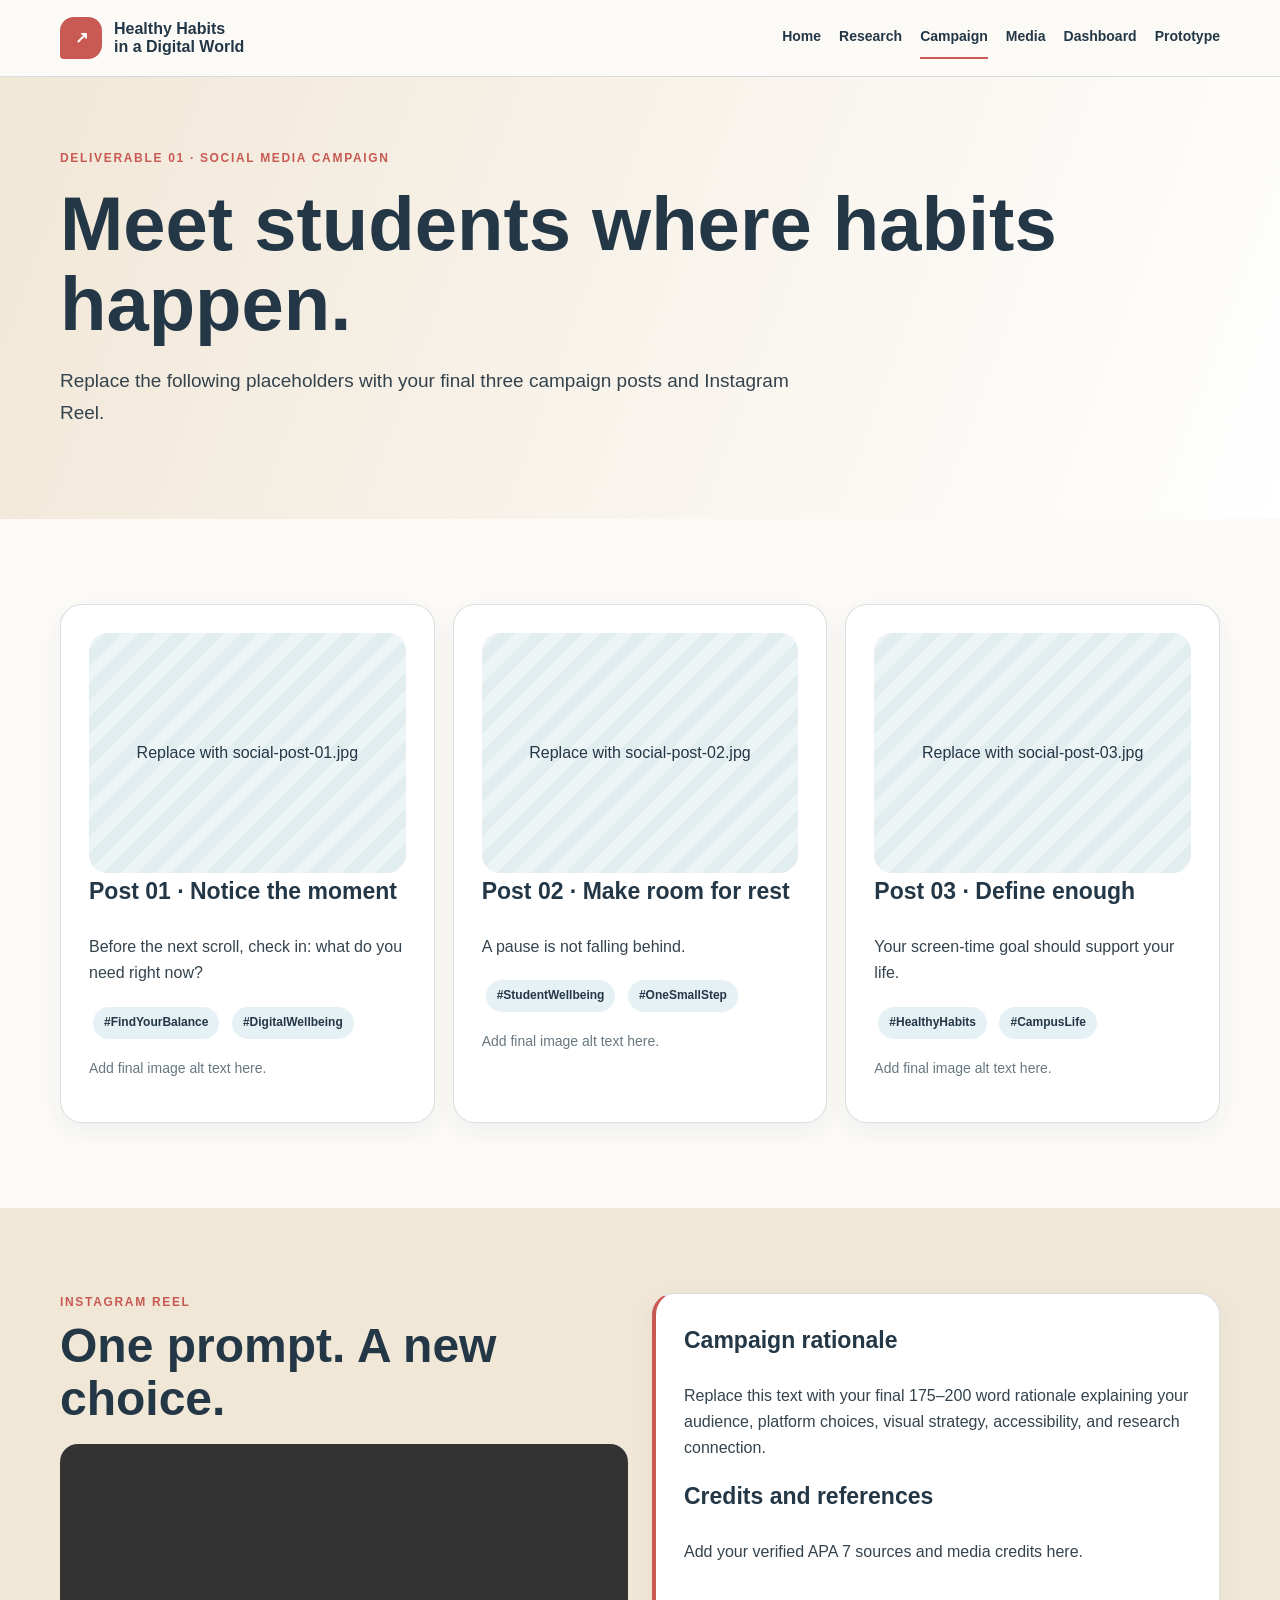
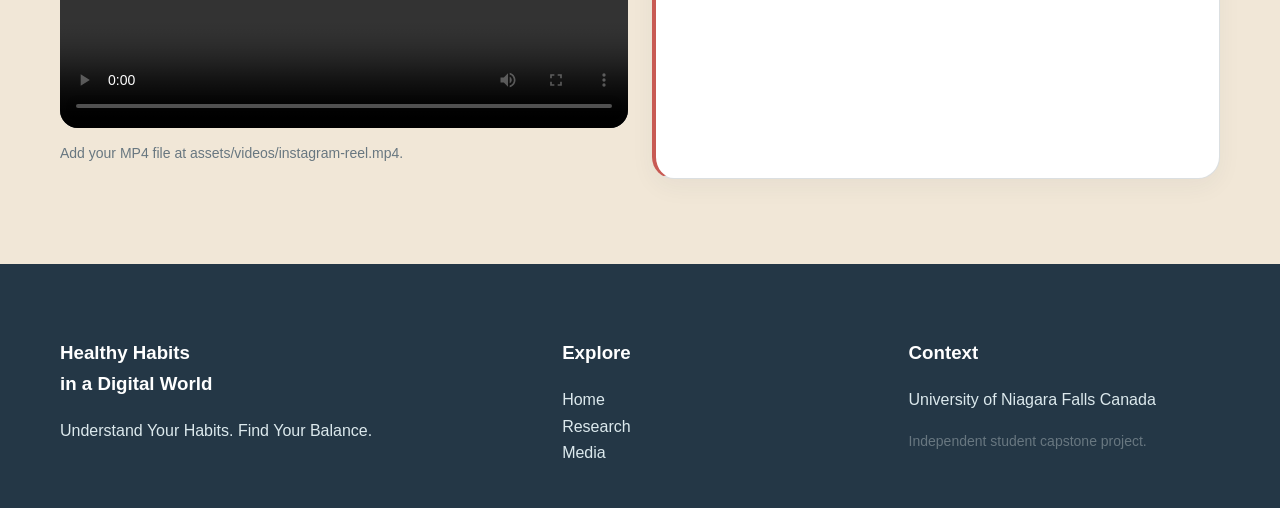
==== campaign.html @ 0bd6a581 "campaign.html" ====
<!DOCTYPE html>
<html lang="en">
<head>
  <meta charset="UTF-8">
  <meta name="viewport" content="width=device-width, initial-scale=1.0">
  <title>Social Media Campaign</title>
  <link rel="stylesheet" href="styles.css">
</head>
<body>

<header class="site-header">
  <div class="container header-content">
    <a href="index.html" class="logo">
      <span class="logo-icon">↗</span>
      <span>Healthy Habits<br>in a Digital World</span>
    </a>

    <button class="menu-button" aria-label="Open navigation menu" aria-expanded="false">
      ☰
    </button>

    <nav class="navigation" aria-label="Main navigation">
      <a href="index.html">Home</a>
      <a href="research.html">Research</a>
      <a class="active" href="campaign.html">Campaign</a>
      <a href="podcast.html">Media</a>
      <a href="dashboard.html">Dashboard</a>
      <a href="tracker.html">Prototype</a>
    </nav>
  </div>
</header>

<main>
  <section class="page-hero">
    <div class="container">
      <div class="eyebrow">Deliverable 01 · Social media campaign</div>
      <h1>Meet students where habits happen.</h1>
      <p>
        Replace the following placeholders with your final three campaign posts
        and Instagram Reel.
      </p>
    </div>
  </section>

  <section class="section">
    <div class="container">
      <div class="gallery">
        <article class="card">
          <div class="media-placeholder">
            Replace with social-post-01.jpg
          </div>
          <h3>Post 01 · Notice the moment</h3>
          <p>Before the next scroll, check in: what do you need right now?</p>
          <span class="tag">#FindYourBalance</span>
          <span class="tag">#DigitalWellbeing</span>
          <p class="muted">Add final image alt text here.</p>
        </article>

        <article class="card">
          <div class="media-placeholder">
            Replace with social-post-02.jpg
          </div>
          <h3>Post 02 · Make room for rest</h3>
          <p>A pause is not falling behind.</p>
          <span class="tag">#StudentWellbeing</span>
          <span class="tag">#OneSmallStep</span>
          <p class="muted">Add final image alt text here.</p>
        </article>

        <article class="card">
          <div class="media-placeholder">
            Replace with social-post-03.jpg
          </div>
          <h3>Post 03 · Define enough</h3>
          <p>Your screen-time goal should support your life.</p>
          <span class="tag">#HealthyHabits</span>
          <span class="tag">#CampusLife</span>
          <p class="muted">Add final image alt text here.</p>
        </article>
      </div>
    </div>
  </section>

  <section class="section section-alt">
    <div class="container two-column">
      <div>
        <div class="eyebrow">Instagram Reel</div>
        <h2>One prompt. A new choice.</h2>

        <video class="media-player" controls>
          <source src="assets/videos/instagram-reel.mp4" type="video/mp4">
          Your browser does not support video playback.
        </video>

        <p class="muted">
          Add your MP4 file at assets/videos/instagram-reel.mp4.
        </p>
      </div>

      <div class="card editable">
        <h3>Campaign rationale</h3>
        <p>
          Replace this text with your final 175–200 word rationale explaining
          your audience, platform choices, visual strategy, accessibility,
          and research connection.
        </p>

        <h3>Credits and references</h3>
        <p>
          Add your verified APA 7 sources and media credits here.
        </p>
      </div>
    </div>
  </section>
</main>

<footer class="footer">
  <div class="container footer-grid">
    <div>
      <h3>Healthy Habits<br>in a Digital World</h3>
      <p>Understand Your Habits. Find Your Balance.</p>
    </div>

    <div>
      <h3>Explore</h3>
      <p>
        <a href="index.html">Home</a><br>
        <a href="research.html">Research</a><br>
        <a href="podcast.html">Media</a>
      </p>
    </div>

    <div>
      <h3>Context</h3>
      <p>University of Niagara Falls Canada</p>
      <p class="muted">Independent student capstone project.</p>
    </div>
  </div>
</footer>

<button class="scroll-top" aria-label="Scroll to top">↑</button>

<script src="config.js"></script>
<script src="script.js"></script>
</body>
</html>
---- styles.css ----
:root {
  --cream: #f1e7d7;
  --blue: #91b5c9;
  --navy: #243746;
  --red: #c85a53;
  --white: #ffffff;
  --text: #34434d;
  --border: rgba(36, 55, 70, 0.16);
  --shadow: 0 14px 35px rgba(36, 55, 70, 0.12);
  --radius: 22px;
}

* {
  box-sizing: border-box;
}

html {
  scroll-behavior: smooth;
}

body {
  margin: 0;
  color: var(--text);
  background: #fbfaf7;
  font-family: Arial, Helvetica, sans-serif;
  line-height: 1.65;
}

img,
video,
iframe {
  display: block;
  max-width: 100%;
}

a {
  color: inherit;
}

.container {
  width: min(1160px, calc(100% - 36px));
  margin: 0 auto;
}

.site-header {
  position: sticky;
  top: 0;
  z-index: 100;
  background: rgba(251, 250, 247, 0.96);
  border-bottom: 1px solid var(--border);
  backdrop-filter: blur(12px);
}

.header-content {
  min-height: 76px;
  display: flex;
  align-items: center;
  justify-content: space-between;
  gap: 24px;
}

.logo {
  display: flex;
  align-items: center;
  gap: 12px;
  color: var(--navy);
  text-decoration: none;
  font-weight: bold;
  line-height: 1.1;
}

.logo-icon {
  width: 42px;
  height: 42px;
  display: grid;
  place-items: center;
  color: var(--white);
  background: var(--red);
  border-radius: 14px 14px 14px 4px;
}

.navigation {
  display: flex;
  align-items: center;
  gap: 18px;
}

.navigation a {
  padding: 8px 0;
  color: var(--navy);
  text-decoration: none;
  font-size: 14px;
  font-weight: bold;
  border-bottom: 2px solid transparent;
}

.navigation a:hover,
.navigation a.active {
  border-bottom-color: var(--red);
}

.menu-button {
  display: none;
  border: 0;
  color: var(--navy);
  background: transparent;
  font-size: 28px;
  cursor: pointer;
}

.hero {
  padding: 100px 0 82px;
  background:
    radial-gradient(circle at 85% 18%, rgba(145, 181, 201, 0.55), transparent 30%),
    linear-gradient(130deg, var(--cream), var(--white));
}

.hero-grid {
  display: grid;
  grid-template-columns: 1fr 1fr;
  align-items: center;
  gap: 65px;
}

.hero h1,
.page-hero h1 {
  margin: 15px 0 22px;
  color: var(--navy);
  font-size: clamp(42px, 6vw, 76px);
  line-height: 1.05;
}

.hero-text {
  font-size: 19px;
  max-width: 650px;
}

.eyebrow {
  color: var(--red);
  font-size: 12px;
  font-weight: bold;
  letter-spacing: 0.14em;
  text-transform: uppercase;
}

.hero-art {
  min-height: 380px;
  display: flex;
  align-items: end;
  padding: 28px;
  position: relative;
  overflow: hidden;
  border-radius: 36px 36px 36px 8px;
  background: linear-gradient(145deg, #345c6e, var(--blue));
  box-shadow: var(--shadow);
}

.hero-art::before,
.hero-art::after {
  content: "";
  position: absolute;
  border: 1px solid rgba(255, 255, 255, 0.4);
  border-radius: 50%;
}

.hero-art::before {
  width: 280px;
  height: 280px;
  top: -80px;
  right: -60px;
}

.hero-art::after {
  width: 180px;
  height: 180px;
  top: 50px;
  left: 40px;
}

.hero-note {
  position: relative;
  z-index: 1;
  max-width: 280px;
  padding: 22px;
  color: var(--navy);
  background: rgba(255, 255, 255, 0.92);
  border-radius: 18px;
  font-size: 24px;
  font-weight: bold;
}

.button {
  display: inline-flex;
  align-items: center;
  justify-content: center;
  margin: 8px 8px 8px 0;
  padding: 12px 20px;
  border: 1px solid var(--navy);
  border-radius: 999px;
  color: var(--navy);
  background: transparent;
  text-decoration: none;
  font-weight: bold;
  cursor: pointer;
  transition: transform 0.2s ease, background 0.2s ease;
}

.button:hover {
  transform: translateY(-2px);
}

.button-primary {
  color: var(--white);
  background: var(--navy);
}

.button-red {
  color: var(--white);
  background: var(--red);
  border-color: var(--red);
}

.section {
  padding: 85px 0;
}

.section-alt {
  background: var(--cream);
}

.section-heading {
  margin-bottom: 32px;
}

.section-heading h2,
.section h2 {
  margin: 8px 0 18px;
  color: var(--navy);
  font-size: clamp(32px, 4vw, 48px);
  line-height: 1.1;
}

.cards,
.deliverables,
.gallery,
.three-column {
  display: grid;
  gap: 18px;
}

.cards,
.three-column {
  grid-template-columns: repeat(3, 1fr);
}

.deliverables {
  grid-template-columns: repeat(3, 1fr);
}

.gallery {
  grid-template-columns: repeat(3, 1fr);
}

.card {
  padding: 28px;
  border: 1px solid var(--border);
  border-radius: var(--radius);
  background: var(--white);
  box-shadow: 0 8px 25px rgba(36, 55, 70, 0.05);
}

.card h3 {
  margin-top: 0;
  color: var(--navy);
  font-size: 23px;
}

.icon {
  width: 44px;
  height: 44px;
  display: grid;
  place-items: center;
  margin-bottom: 20px;
  border-radius: 14px;
  color: var(--red);
  background: var(--cream);
  font-size: 22px;
}

.deliverable {
  min-height: 190px;
  display: flex;
  flex-direction: column;
  justify-content: space-between;
  padding: 25px;
  color: var(--white);
  background: var(--navy);
  border-radius: var(--radius);
  text-decoration: none;
  transition: transform 0.2s ease;
}

.deliverable:hover {
  transform: translateY(-5px);
}

.deliverable h3 {
  color: var(--white);
}

.deliverable small {
  color: #d4e2e7;
}

.number {
  color: var(--red);
  font-weight: bold;
  font-size: 13px;
}

.page-hero {
  padding: 72px 0;
  background: linear-gradient(110deg, var(--cream), var(--white));
}

.page-hero p {
  max-width: 740px;
  font-size: 19px;
}

.two-column {
  display: grid;
  grid-template-columns: 1fr 1fr;
  gap: 24px;
}

.callout {
  padding: 30px;
  color: var(--white);
  background: var(--navy);
  border-radius: var(--radius);
}

.callout h3 {
  color: var(--white);
}

.media-placeholder {
  min-height: 240px;
  display: grid;
  place-items: center;
  padding: 25px;
  text-align: center;
  border-radius: 18px;
  color: var(--navy);
  background: repeating-linear-gradient(
    135deg,
    #edf4f6,
    #edf4f6 12px,
    #e2edf0 12px,
    #e2edf0 24px
  );
}

.media-player {
  width: 100%;
  border-radius: 18px;
  background: #d9e7eb;
}

.embed {
  width: 100%;
  min-height: 500px;
  border: 0;
  border-radius: 18px;
  background: #e9f0f2;
}

.tag {
  display: inline-block;
  margin: 4px;
  padding: 6px 11px;
  color: var(--navy);
  background: #e6f1f5;
  border-radius: 999px;
  font-size: 12px;
  font-weight: bold;
}

.habit-list {
  display: grid;
  gap: 12px;
}

.habit {
  display: flex;
  gap: 16px;
  padding: 18px;
  border: 1px solid var(--border);
  border-radius: 16px;
  background: var(--white);
}

.habit strong {
  color: var(--red);
}

details {
  padding: 18px 0;
  border-top: 1px solid var(--border);
}

summary {
  color: var(--navy);
  cursor: pointer;
  font-weight: bold;
}

.editable {
  border-left: 4px solid var(--red);
}

.muted {
  color: #687780;
  font-size: 14px;
}

.footer {
  padding: 55px 0 25px;
  color: #dce9ed;
  background: var(--navy);
}

.footer-grid {
  display: grid;
  grid-template-columns: 1.5fr 1fr 1fr;
  gap: 35px;
}

.footer h3 {
  color: var(--white);
}

.footer a {
  color: #dce9ed;
  text-decoration: none;
}

.footer a:hover {
  color: var(--white);
}

.footer-bottom {
  display: flex;
  justify-content: space-between;
  gap: 15px;
  margin-top: 35px;
  padding-top: 18px;
  border-top: 1px solid rgba(255, 255, 255, 0.2);
  font-size: 13px;
}

.scroll-top {
  position: fixed;
  right: 22px;
  bottom: 22px;
  display: none;
  width: 45px;
  height: 45px;
  border: 0;
  border-radius: 50%;
  color: var(--white);
  background: var(--red);
  cursor: pointer;
}

.scroll-top.visible {
  display: block;
}

:focus-visible {
  outline: 3px solid var(--red);
  outline-offset: 4px;
}

@media (max-width: 850px) {
  .menu-button {
    display: block;
  }

  .navigation {
    display: none;
    position: absolute;
    top: 72px;
    left: 18px;
    right: 18px;
    flex-direction: column;
    align-items: stretch;
    padding: 18px;
    background: var(--white);
    border: 1px solid var(--border);
    border-radius: 18px;
    box-shadow: var(--shadow);
  }

  .navigation.open {
    display: flex;
  }

  .hero-grid,
  .two-column {
    grid-template-columns: 1fr;
  }

  .cards,
  .three-column,
  .gallery,
  .deliverables {
    grid-template-columns: 1fr 1fr;
  }

  .footer-grid {
    grid-template-columns: 1fr 1fr;
  }
}

@media (max-width: 560px) {
  .container {
    width: min(100% - 28px, 1160px);
  }

  .hero {
    padding: 60px 0;
  }

  .section {
    padding: 60px 0;
  }

  .cards,
  .three-column,
  .gallery,
  .deliverables,
  .footer-grid {
    grid-template-columns: 1fr;
  }

  .hero-art {
    min-height: 270px;
  }

  .footer-bottom {
    display: block;
  }

  .footer-bottom span {
    display: block;
    margin-top: 8px;
  }
}

@media (prefers-reduced-motion: reduce) {
  html {
    scroll-behavior: auto;
  }

  *,
  *::before,
  *::after {
    transition: none !important;
  }
}
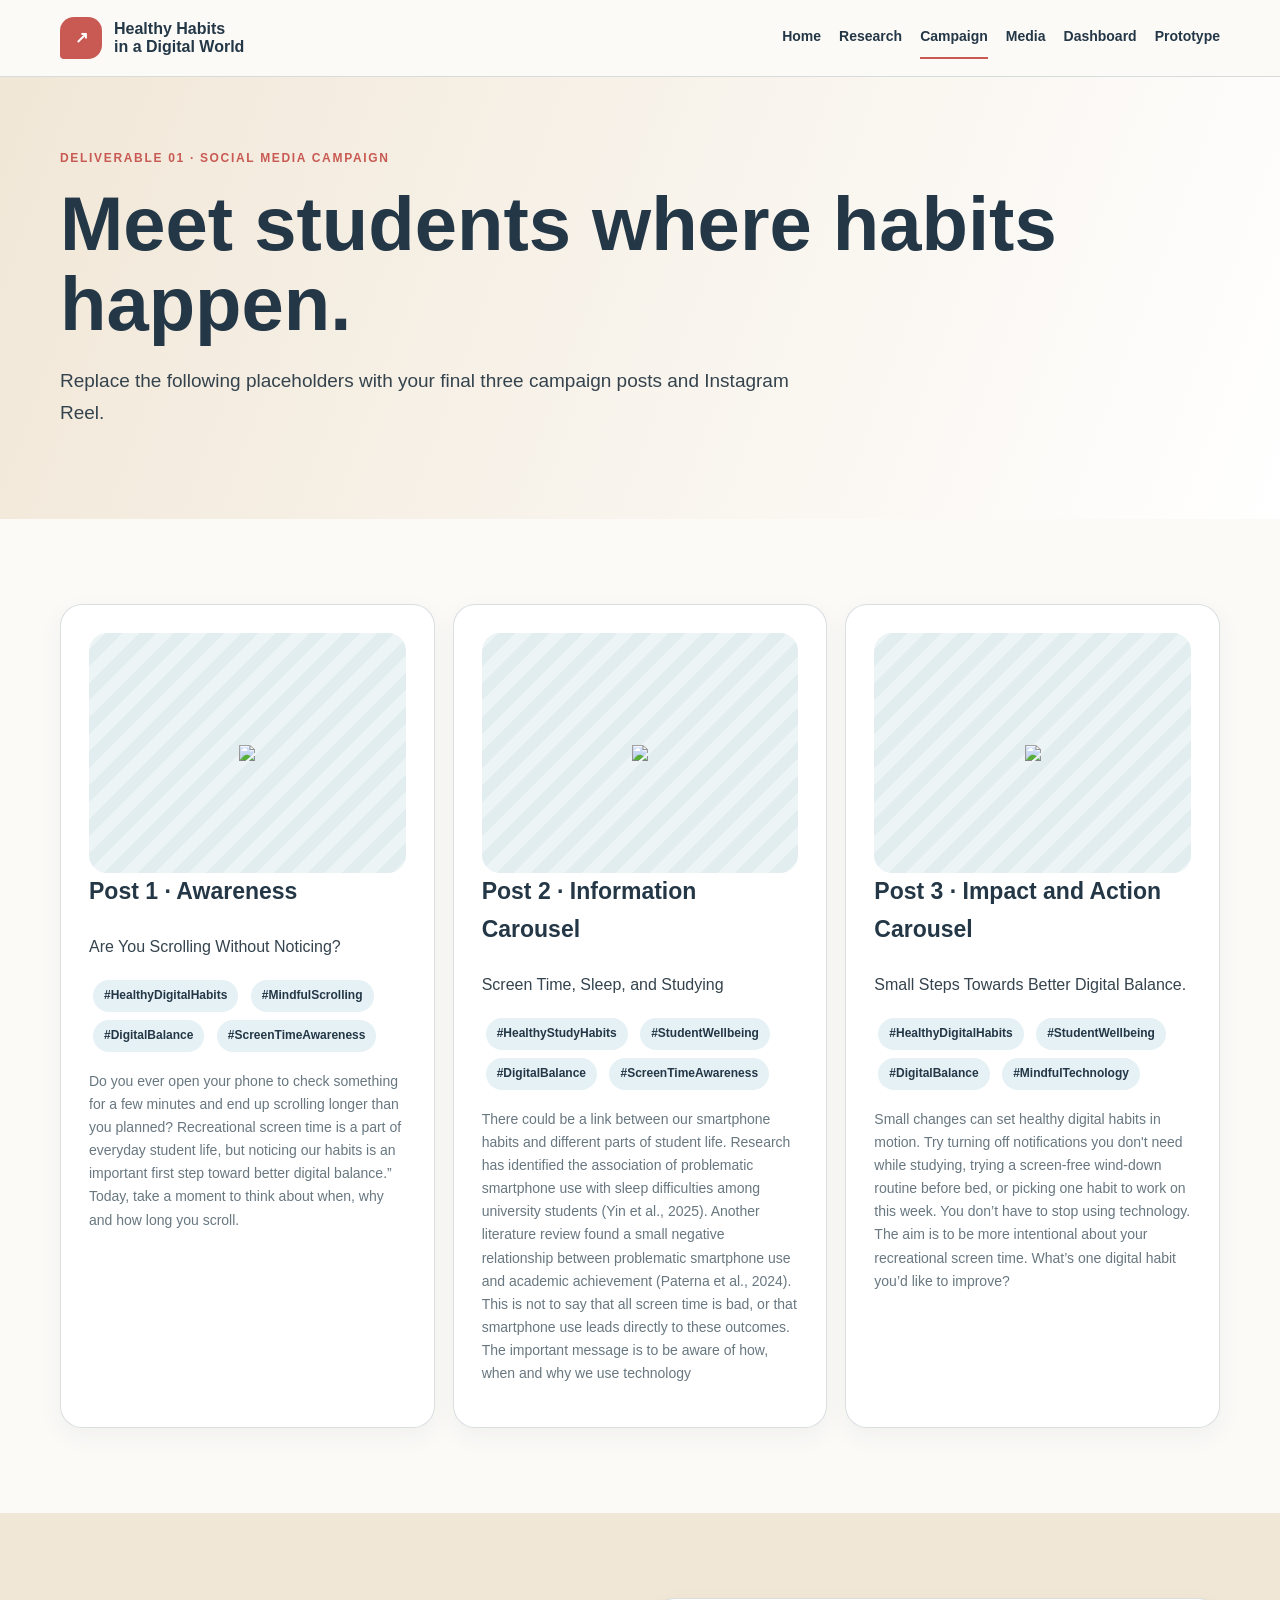
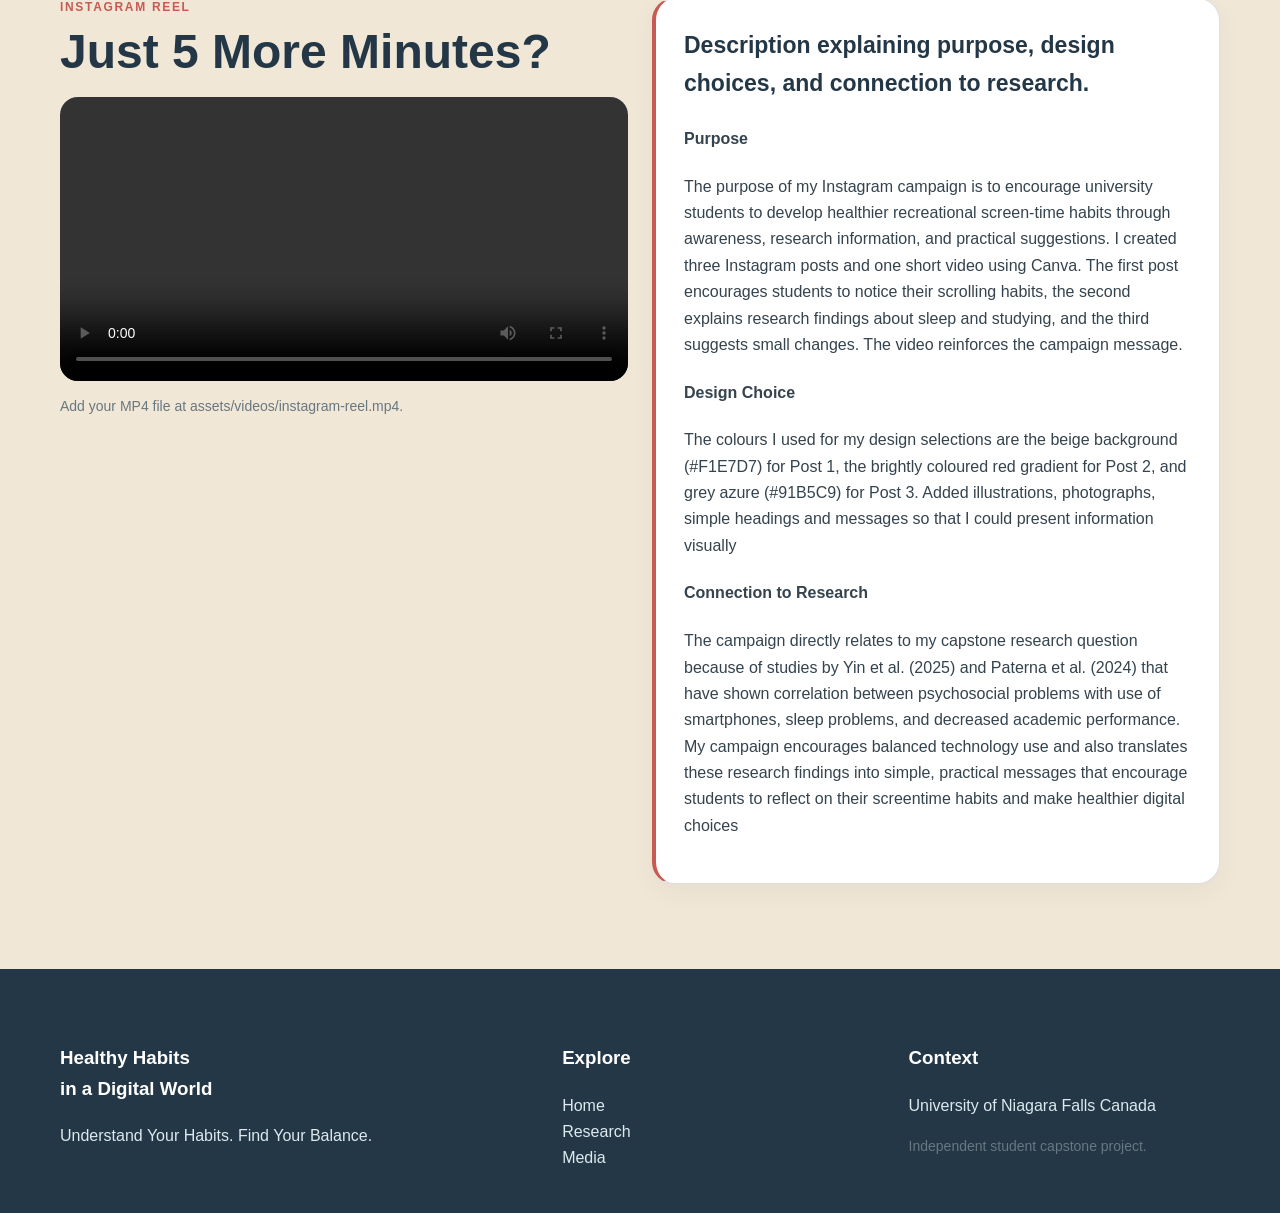
==== commit ca4adceb: "Update campaign.html" ====
--- a/campaign.html
+++ b/campaign.html
@@ -47,35 +47,53 @@
       <div class="gallery">
         <article class="card">
           <div class="media-placeholder">
-            Replace with social-post-01.jpg
+            <img src="campaign post 1.pdf">
           </div>
-          <h3>Post 01 · Notice the moment</h3>
-          <p>Before the next scroll, check in: what do you need right now?</p>
-          <span class="tag">#FindYourBalance</span>
-          <span class="tag">#DigitalWellbeing</span>
-          <p class="muted">Add final image alt text here.</p>
+          <h3>Post 1 · Awareness</h3>
+          <p>Are You Scrolling Without Noticing?</p>
+          <span class="tag">#HealthyDigitalHabits </span>
+          <span class="tag">#MindfulScrolling </span>
+           <span class="tag">#DigitalBalance  </span>
+          <span class="tag">#ScreenTimeAwareness  </span>
+          <p class="muted">Do you ever open your phone to check something for a few minutes and end up scrolling longer than you planned?
+Recreational screen time is a part of everyday student life, but noticing our habits is an important first step toward better digital balance.”
+Today, take a moment to think about when, why and how long you scroll.
+</p>
         </article>
 
         <article class="card">
           <div class="media-placeholder">
-            Replace with social-post-02.jpg
+            <img src="campaign post 2.pdf">
           </div>
-          <h3>Post 02 · Make room for rest</h3>
-          <p>A pause is not falling behind.</p>
-          <span class="tag">#StudentWellbeing</span>
-          <span class="tag">#OneSmallStep</span>
-          <p class="muted">Add final image alt text here.</p>
+          <h3>Post 2 · Information Carousel</h3>
+          <p>Screen Time, Sleep, and Studying</p>
+          <span class="tag">#HealthyStudyHabits  </span>
+          <span class="tag">#StudentWellbeing  </span>
+           <span class="tag">#DigitalBalance  </span>
+          <span class="tag">#ScreenTimeAwareness  </span>
+          <p class="muted">There could be a link between our smartphone habits and different parts of student life. 
+Research has identified the association of problematic smartphone use with sleep difficulties among university students (Yin et al., 2025). 
+Another literature review found a small negative relationship between problematic smartphone use and academic achievement (Paterna et al., 2024). 
+This is not to say that all screen time is bad, or that smartphone use leads directly to these outcomes. 
+The important message is to be aware of how, when and why we use technology
+</p>
         </article>
 
         <article class="card">
           <div class="media-placeholder">
-            Replace with social-post-03.jpg
+            <img src="campaign post 3.pdf">
           </div>
-          <h3>Post 03 · Define enough</h3>
-          <p>Your screen-time goal should support your life.</p>
-          <span class="tag">#HealthyHabits</span>
-          <span class="tag">#CampusLife</span>
-          <p class="muted">Add final image alt text here.</p>
+          <h3>Post 3 · Impact and Action Carousel</h3>
+          <p>Small Steps Towards Better Digital Balance.</p>
+         <span class="tag">#HealthyDigitalHabits   </span>
+          <span class="tag">#StudentWellbeing  </span>
+           <span class="tag">#DigitalBalance  </span>
+          <span class="tag">#MindfulTechnology   </span>
+          <p class="muted">Small changes can set healthy digital habits in motion. 
+Try turning off notifications you don't need while studying, trying a screen-free wind-down routine before bed, or picking one habit to work on this week. 
+You don’t have to stop using technology. The aim is to be more intentional about your recreational screen time. 
+What’s one digital habit you’d like to improve?
+</p>
         </article>
       </div>
     </div>
@@ -85,10 +103,10 @@
     <div class="container two-column">
       <div>
         <div class="eyebrow">Instagram Reel</div>
-        <h2>One prompt. A new choice.</h2>
+        <h2>Just 5 More Minutes?</h2>
 
         <video class="media-player" controls>
-          <source src="assets/videos/instagram-reel.mp4" type="video/mp4">
+          <source src="reel1.mp4" type="video/mp4">
           Your browser does not support video playback.
         </video>
 
@@ -98,16 +116,34 @@
       </div>
 
       <div class="card editable">
-        <h3>Campaign rationale</h3>
+        <h3>Description explaining purpose, design choices, and
+connection to research.</h3>
+        <h4>Purpose</h4>
         <p>
-          Replace this text with your final 175–200 word rationale explaining
-          your audience, platform choices, visual strategy, accessibility,
-          and research connection.
+          The purpose of my Instagram campaign is to encourage university students to develop
+healthier recreational screen-time habits through awareness, research information, and
+practical suggestions. I created three Instagram posts and one short video using Canva. The
+first post encourages students to notice their scrolling habits, the second explains research
+findings about sleep and studying, and the third suggests small changes. The video
+reinforces the campaign message.
         </p>
 
-        <h3>Credits and references</h3>
+        <h4>Design Choice
+</h4>
         <p>
-          Add your verified APA 7 sources and media credits here.
+          The colours I used for my design selections are the beige background (#F1E7D7) for Post 1,
+the brightly coloured red gradient for Post 2, and grey azure (#91B5C9) for Post 3. Added
+illustrations, photographs, simple headings and messages so that I could present
+information visually
+        </p>
+        <h4>Connection to Research
+</h4>
+        <p>
+          The campaign directly relates to my capstone research question because of studies by Yin et
+al. (2025) and Paterna et al. (2024) that have shown correlation between psychosocial
+problems with use of smartphones, sleep problems, and decreased academic performance.
+My campaign encourages balanced technology use and also translates these research
+findings into simple, practical messages that encourage students to reflect on their screentime habits and make healthier digital choices
         </p>
       </div>
     </div>
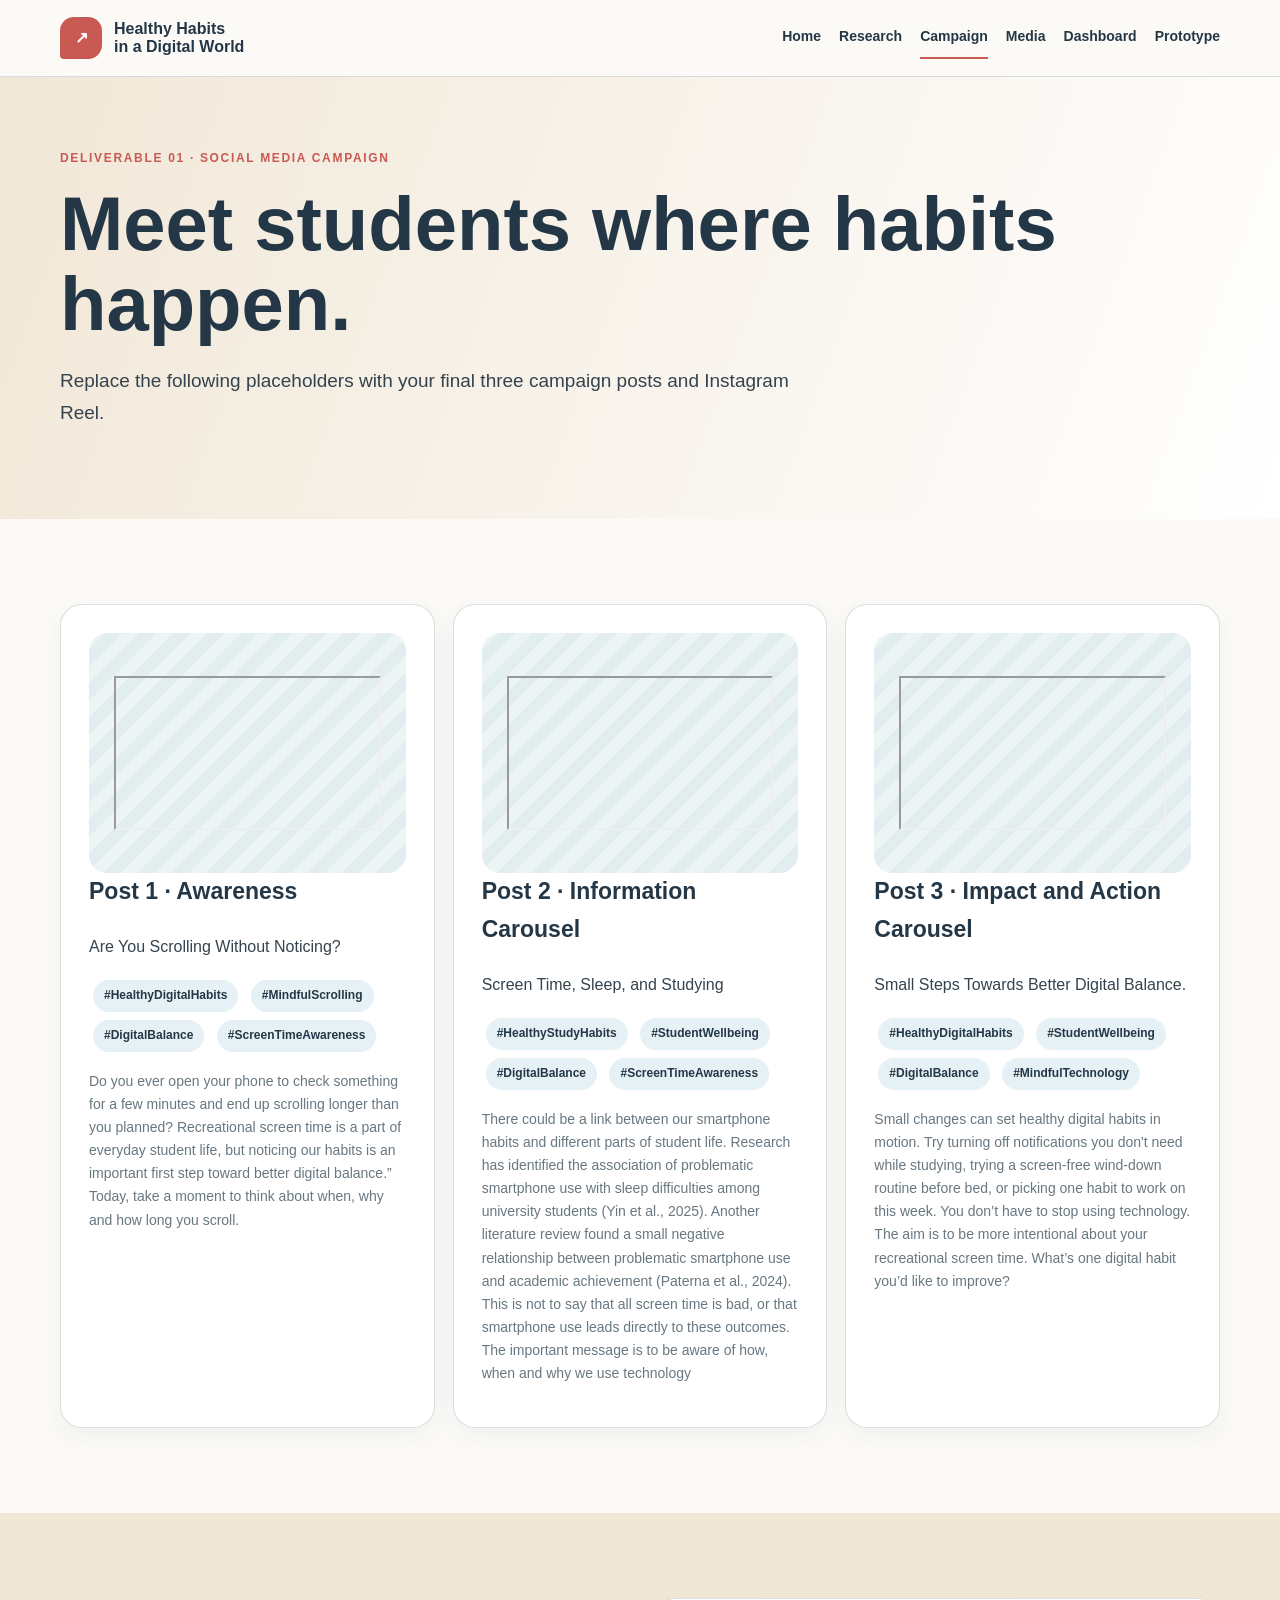
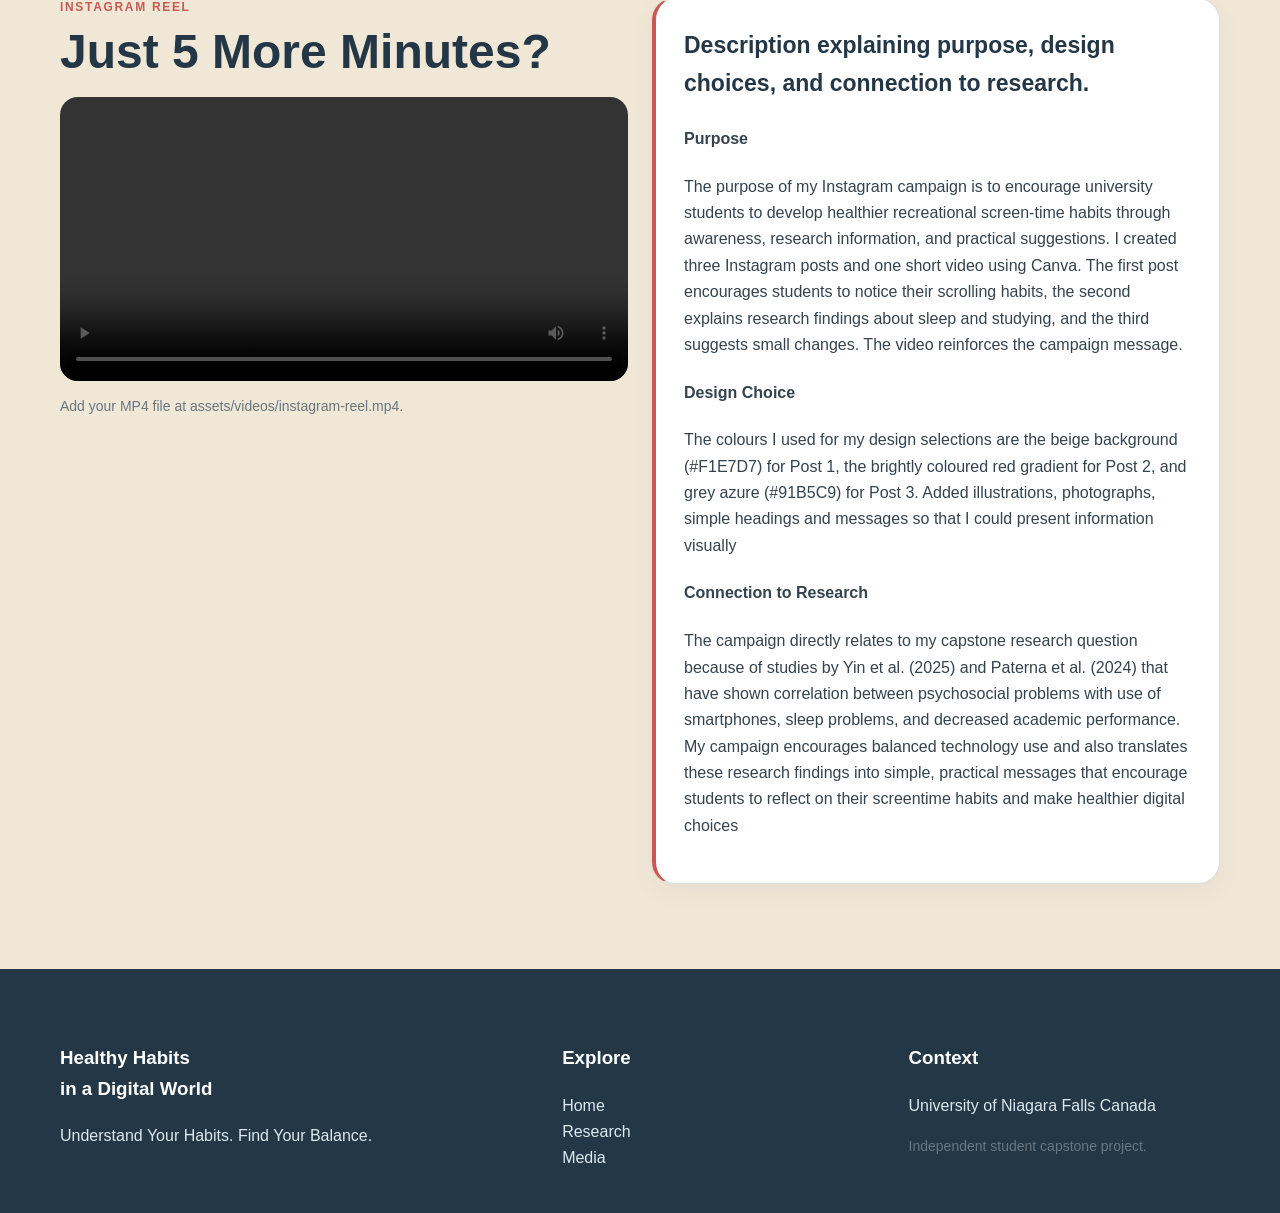
==== commit 78d34fe8: "Update campaign.html" ====
--- a/campaign.html
+++ b/campaign.html
@@ -47,7 +47,8 @@
       <div class="gallery">
         <article class="card">
           <div class="media-placeholder">
-            <img src="campaign post 1.pdf">
+            <iframe src="campaign post 1.pdf">
+            </iframe>
           </div>
           <h3>Post 1 · Awareness</h3>
           <p>Are You Scrolling Without Noticing?</p>
@@ -63,7 +64,8 @@
 
         <article class="card">
           <div class="media-placeholder">
-            <img src="campaign post 2.pdf">
+            <iframe src="campaign post 2.pdf">
+            </iframe>
           </div>
           <h3>Post 2 · Information Carousel</h3>
           <p>Screen Time, Sleep, and Studying</p>
@@ -81,7 +83,8 @@
 
         <article class="card">
           <div class="media-placeholder">
-            <img src="campaign post 3.pdf">
+            <iframe src="campaign post 3.pdf">
+            </iframe>
           </div>
           <h3>Post 3 · Impact and Action Carousel</h3>
           <p>Small Steps Towards Better Digital Balance.</p>
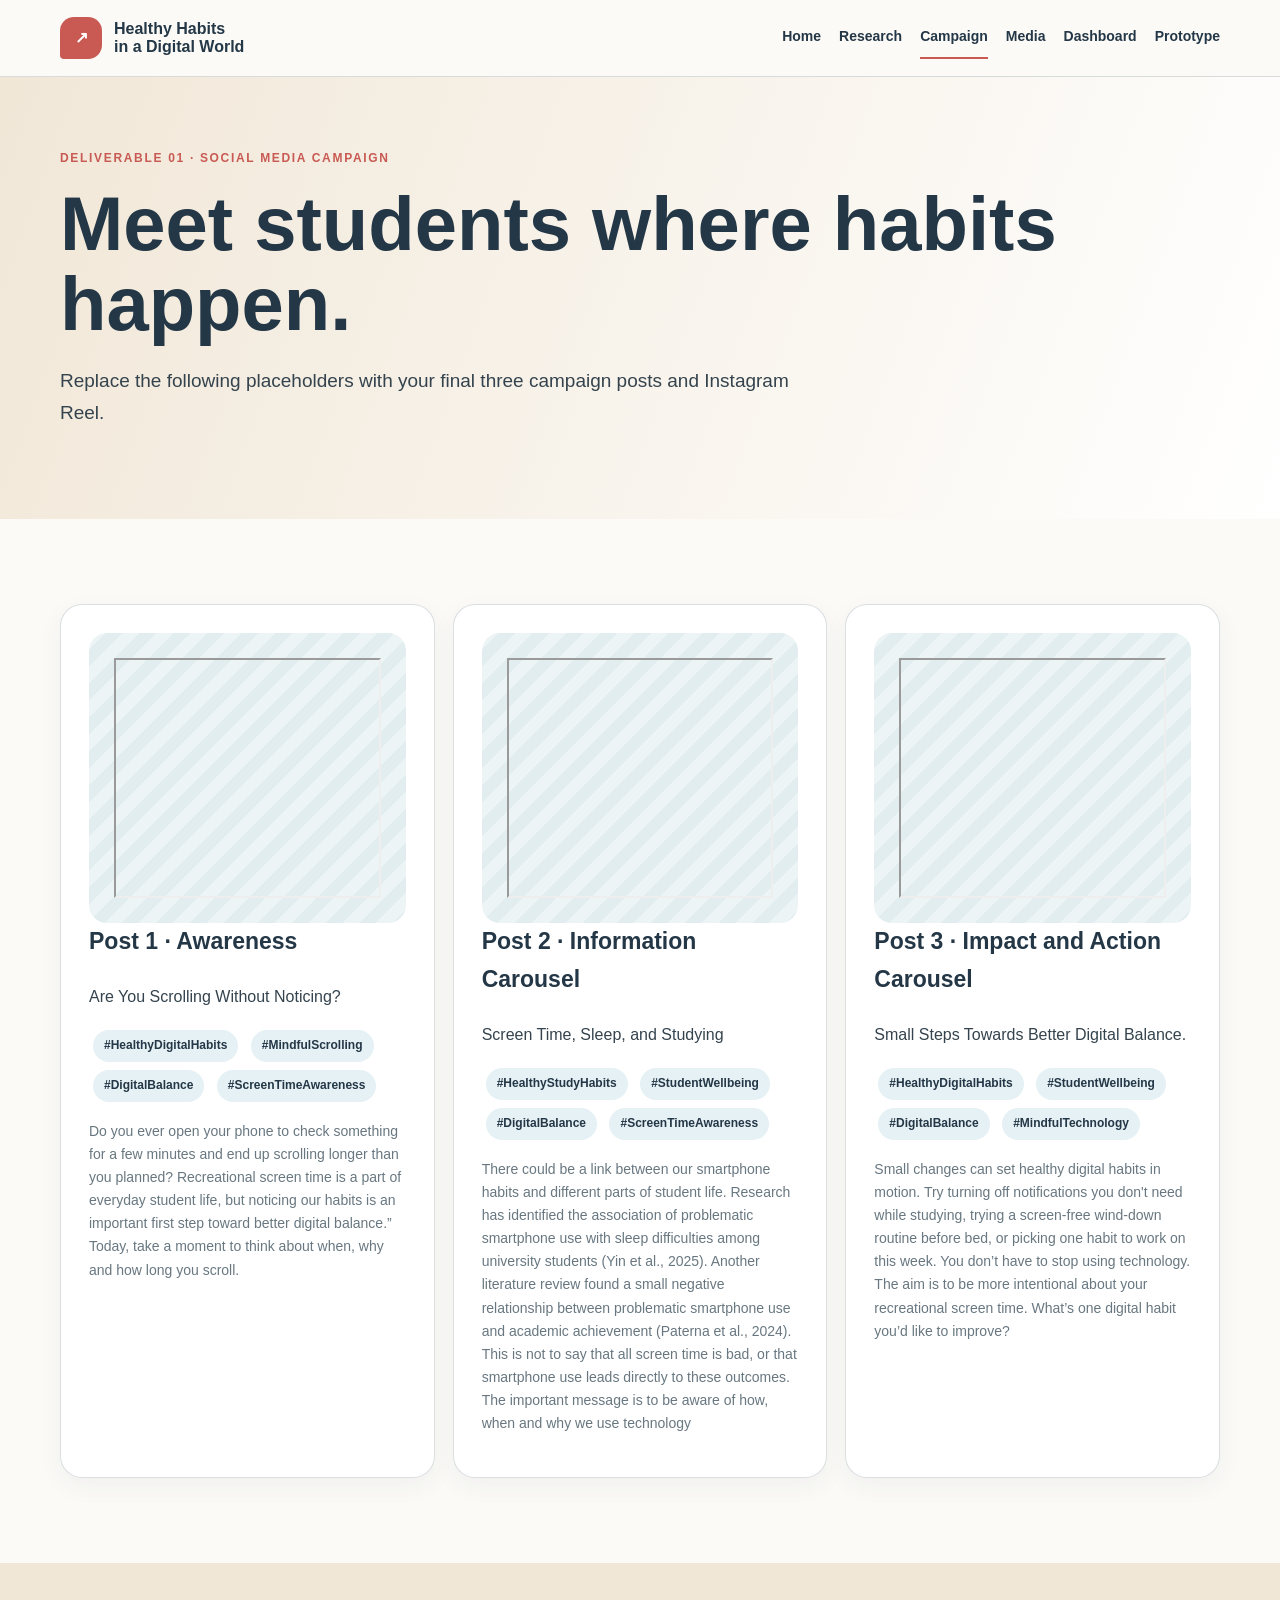
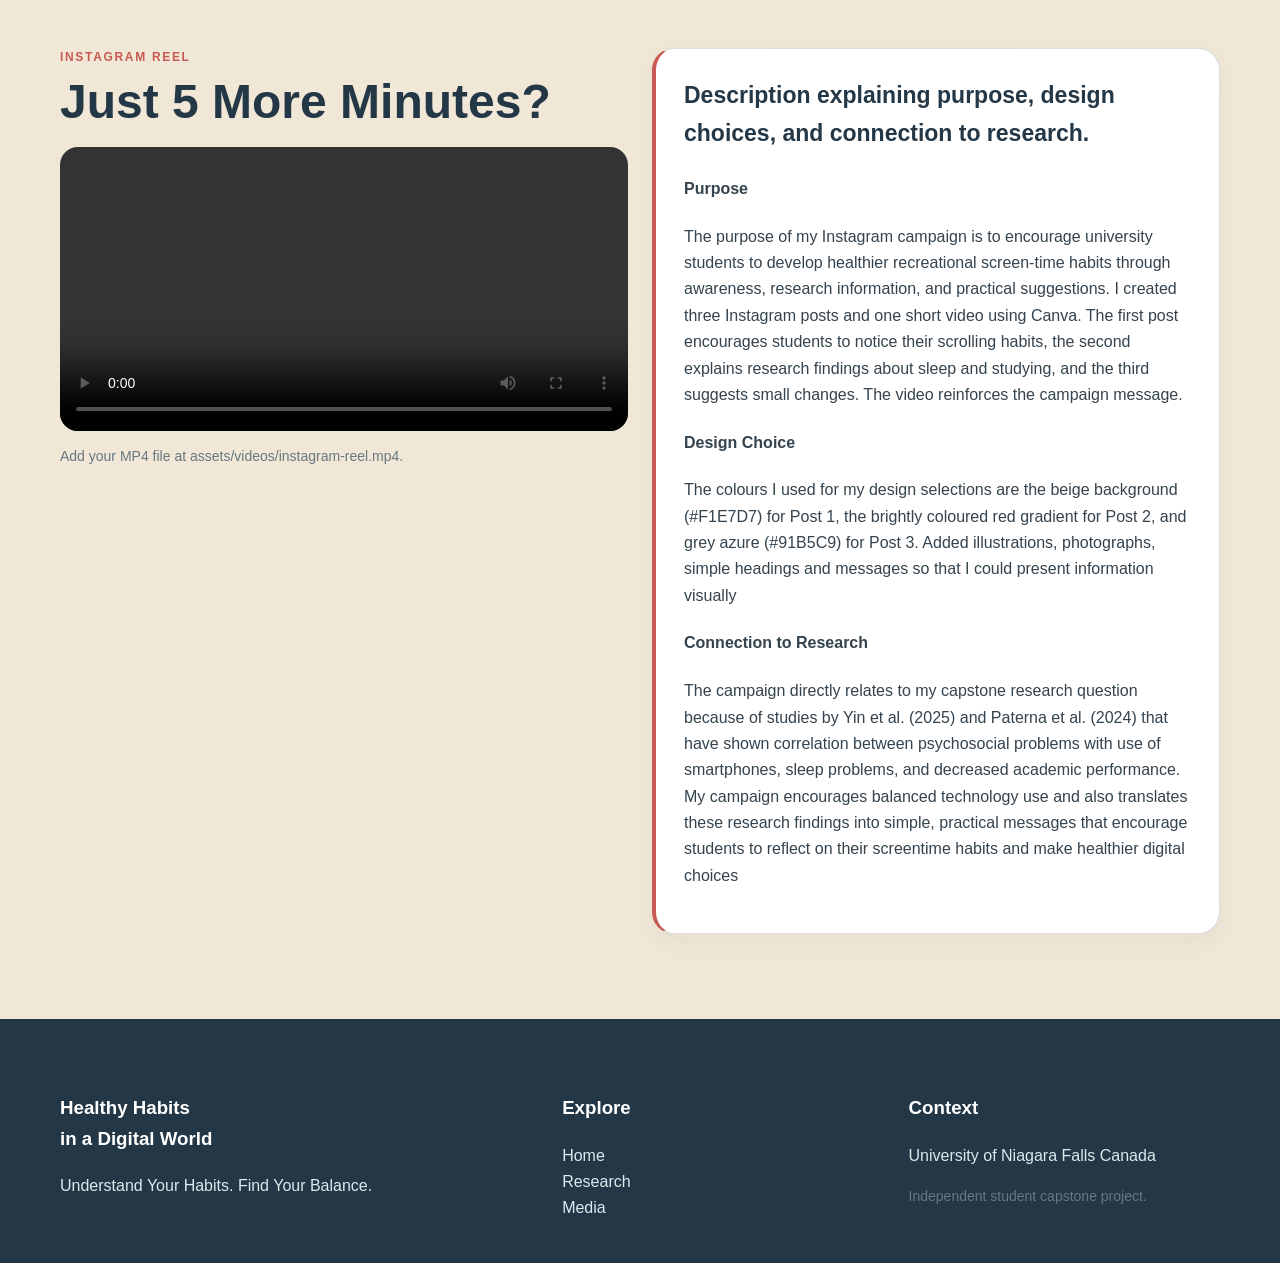
==== commit aed25a93: "Update campaign.html" ====
--- a/campaign.html
+++ b/campaign.html
@@ -47,7 +47,8 @@
       <div class="gallery">
         <article class="card">
           <div class="media-placeholder">
-            <iframe src="campaign post 1.pdf">
+            <iframe src="campaign post 1.pdf" width="100%"
+  height="240">
             </iframe>
           </div>
           <h3>Post 1 · Awareness</h3>
@@ -64,7 +65,8 @@
 
         <article class="card">
           <div class="media-placeholder">
-            <iframe src="campaign post 2.pdf">
+            <iframe src="campaign post 2.pdf"width="100%"
+  height="240">
             </iframe>
           </div>
           <h3>Post 2 · Information Carousel</h3>
@@ -83,7 +85,8 @@
 
         <article class="card">
           <div class="media-placeholder">
-            <iframe src="campaign post 3.pdf">
+            <iframe src="campaign post 3.pdf" width="100%"
+  height="240">
             </iframe>
           </div>
           <h3>Post 3 · Impact and Action Carousel</h3>
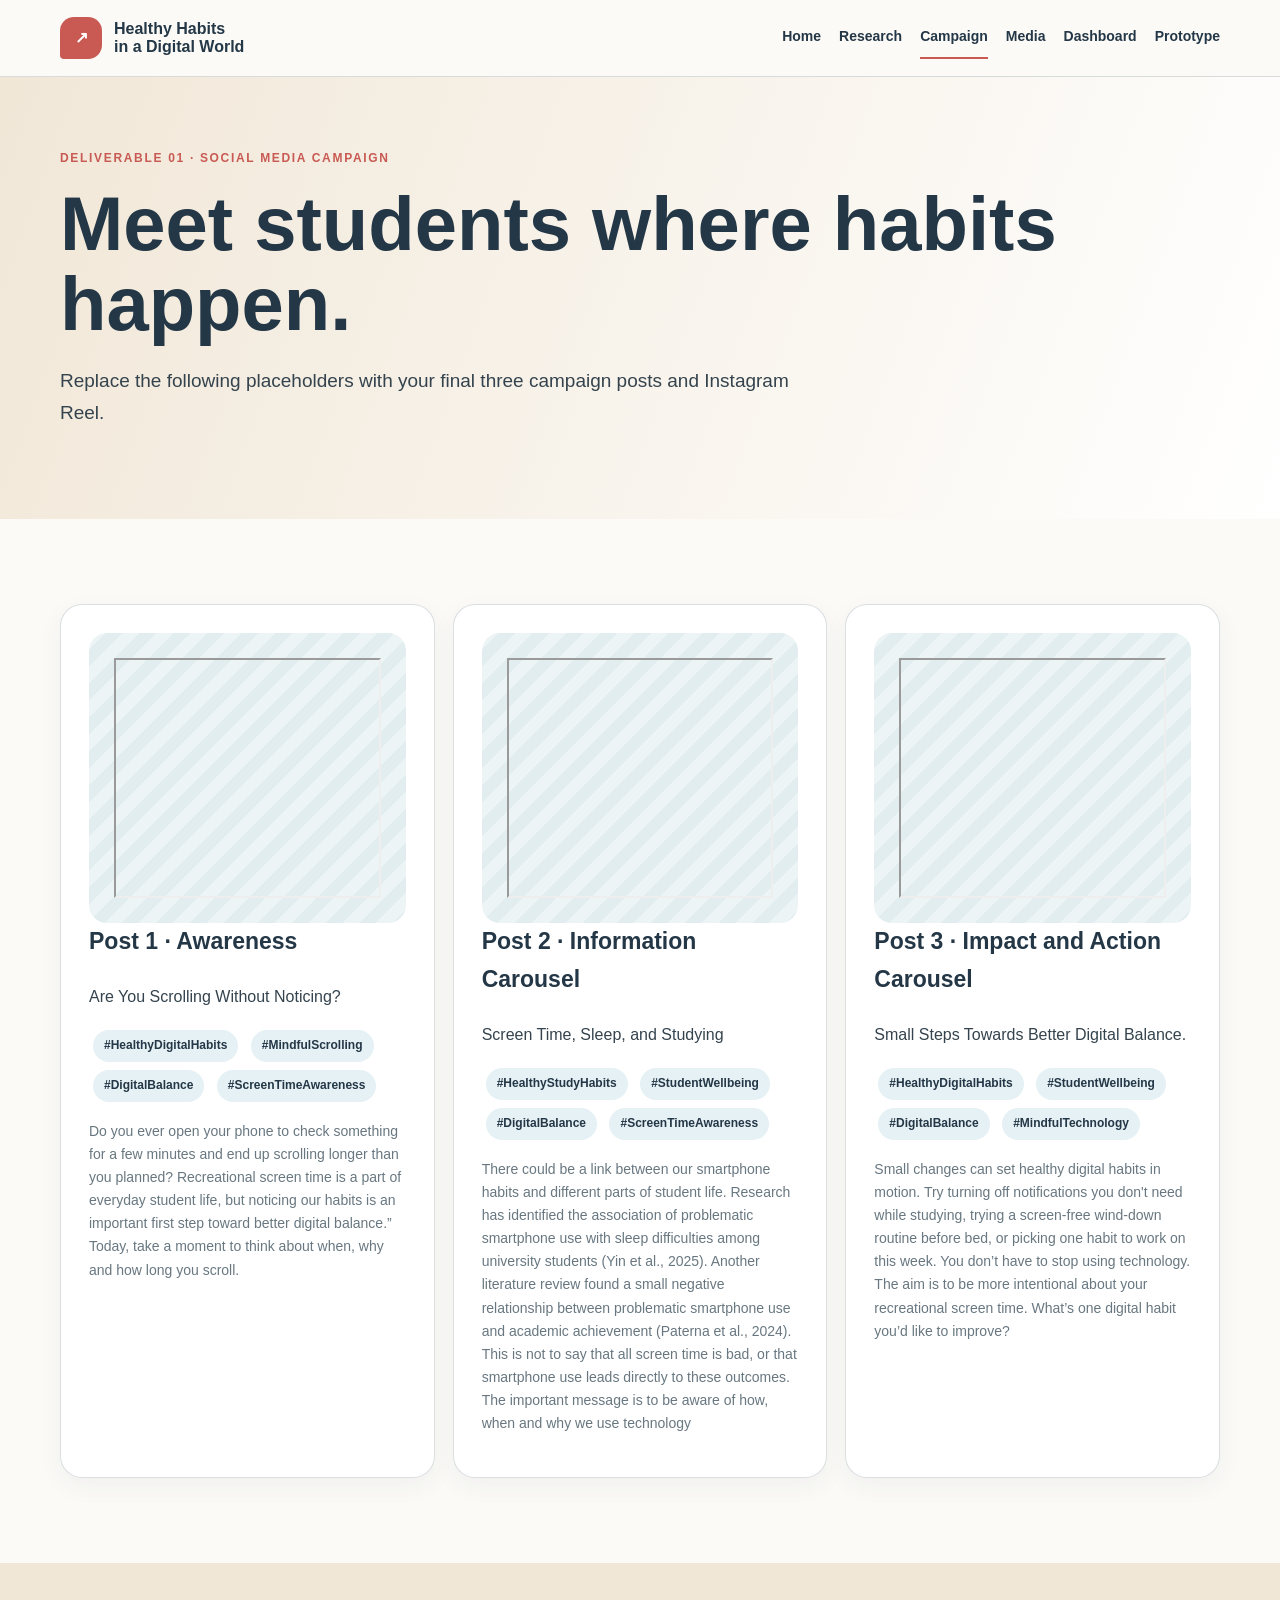
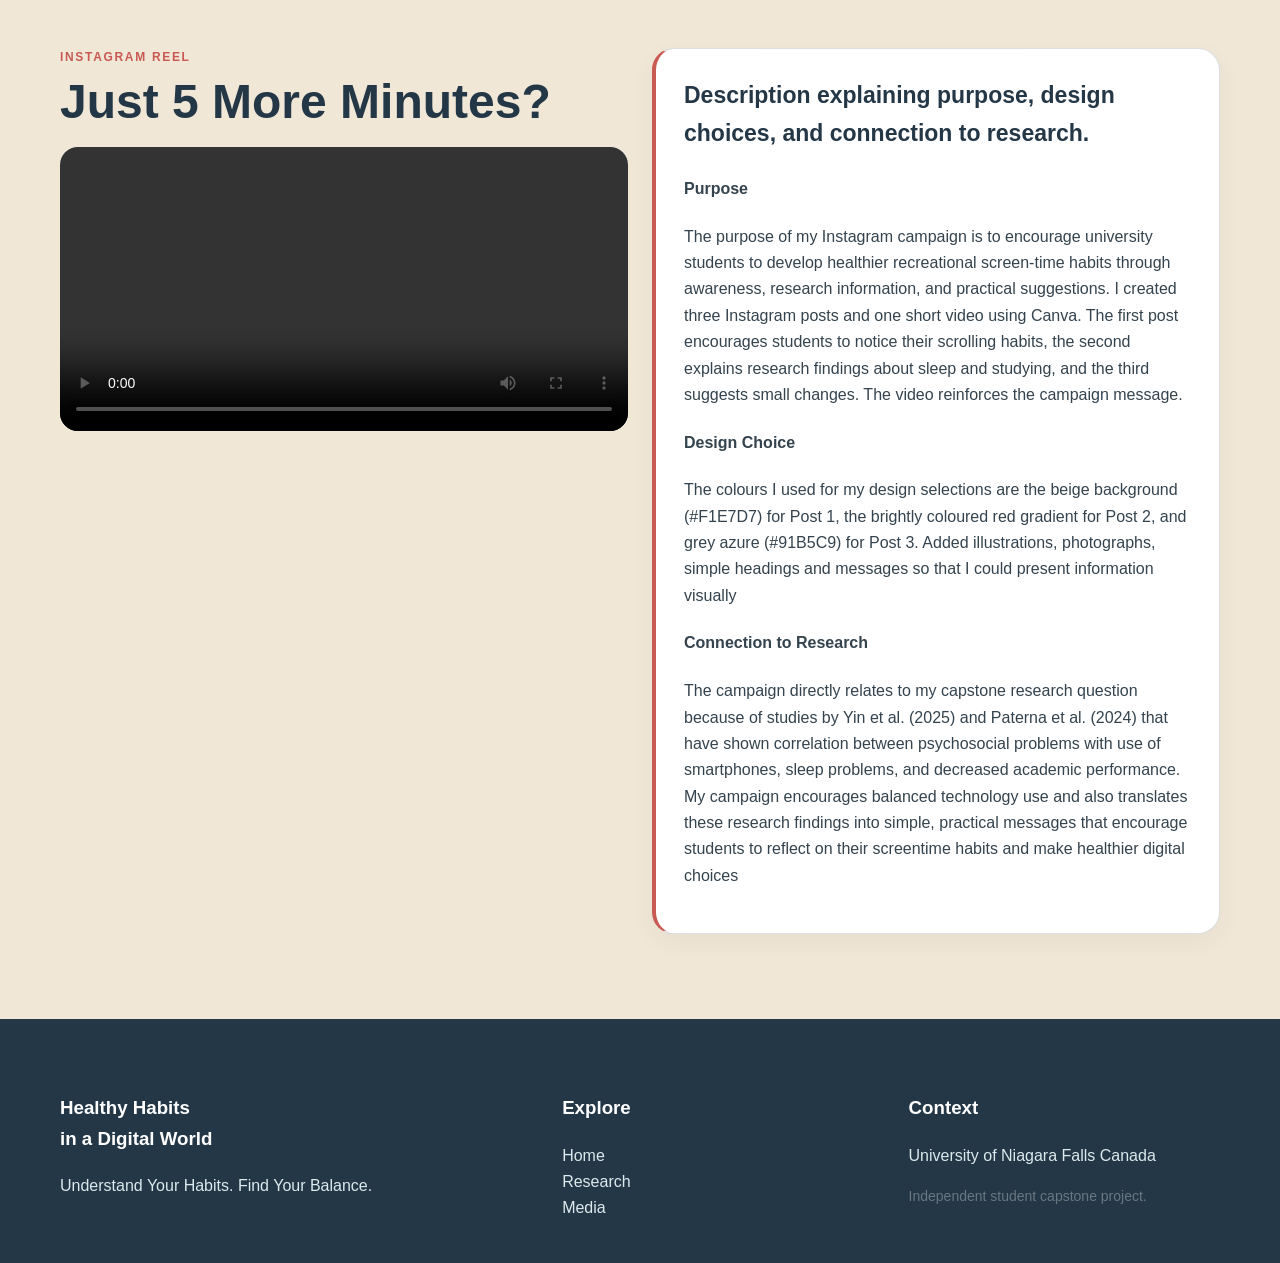
==== commit f60c24d1: "Update campaign.html" ====
--- a/campaign.html
+++ b/campaign.html
@@ -116,9 +116,7 @@
           Your browser does not support video playback.
         </video>
 
-        <p class="muted">
-          Add your MP4 file at assets/videos/instagram-reel.mp4.
-        </p>
+        
       </div>
 
       <div class="card editable">
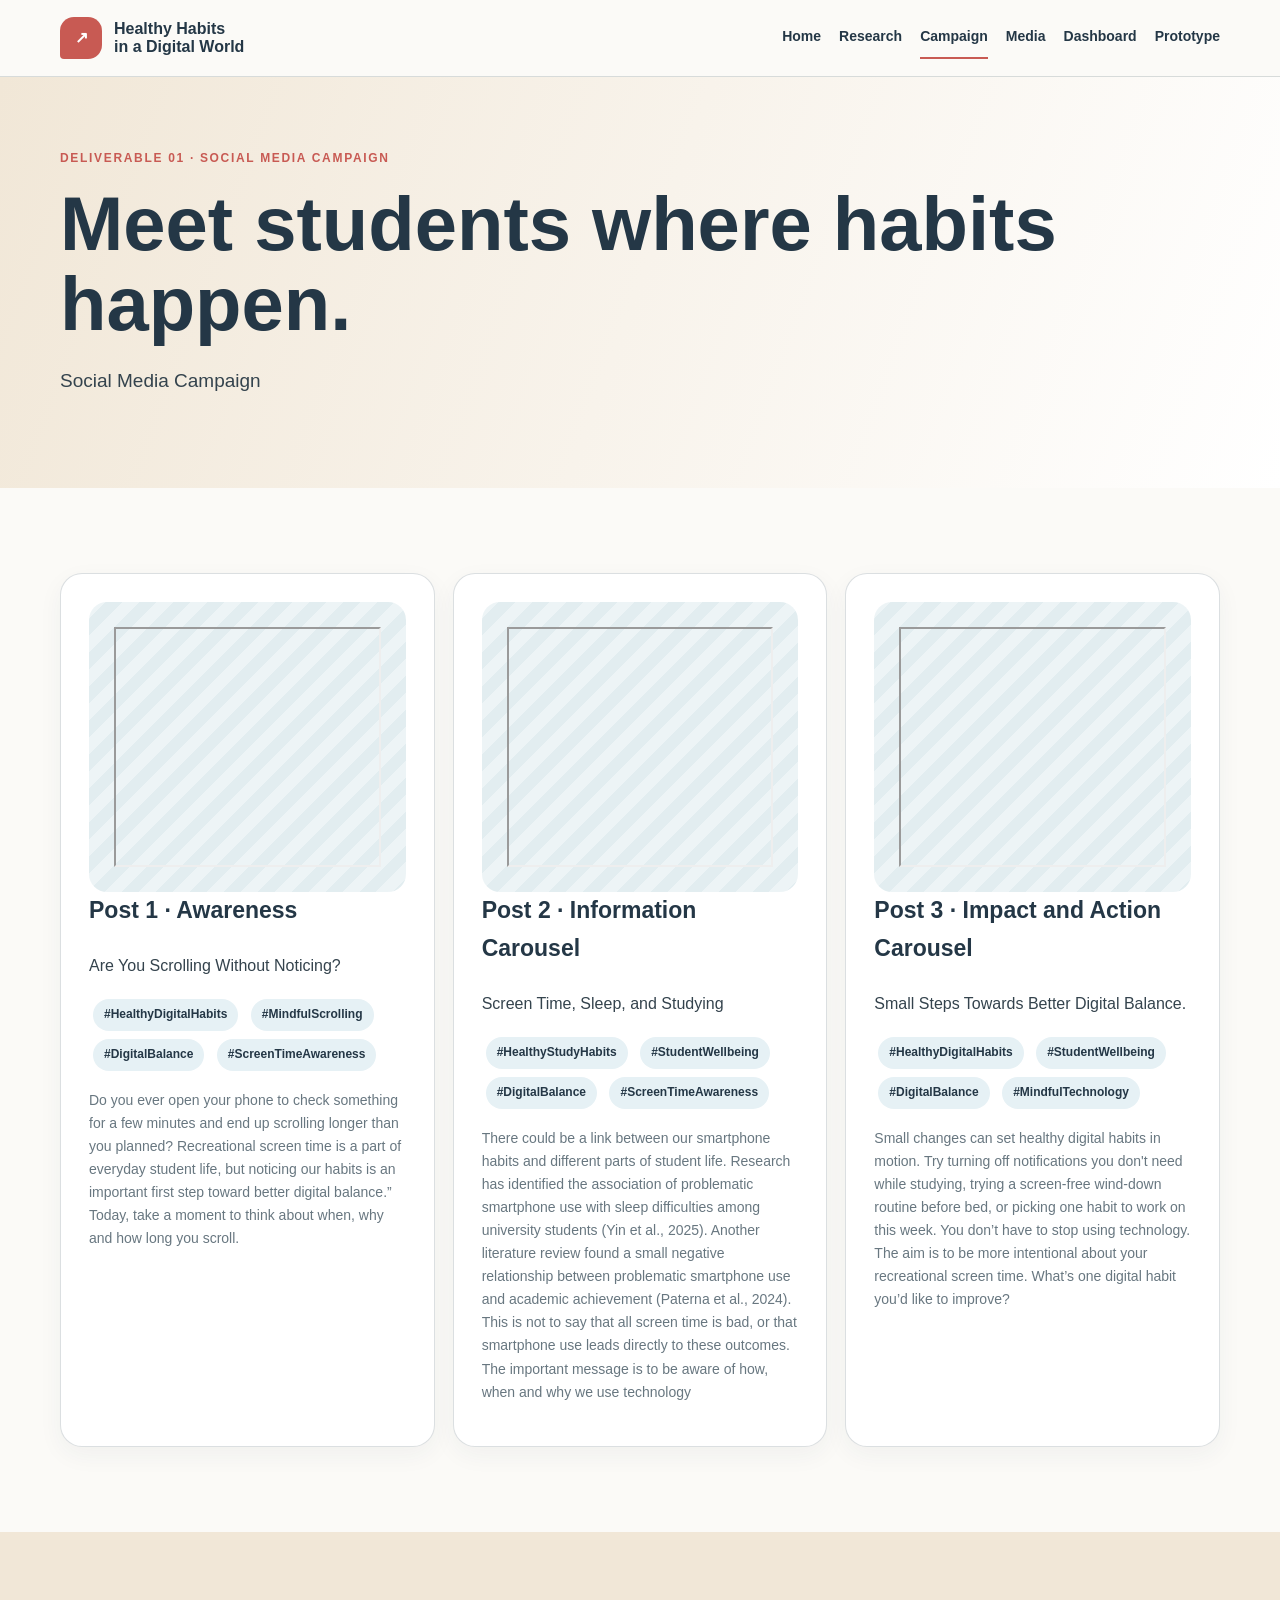
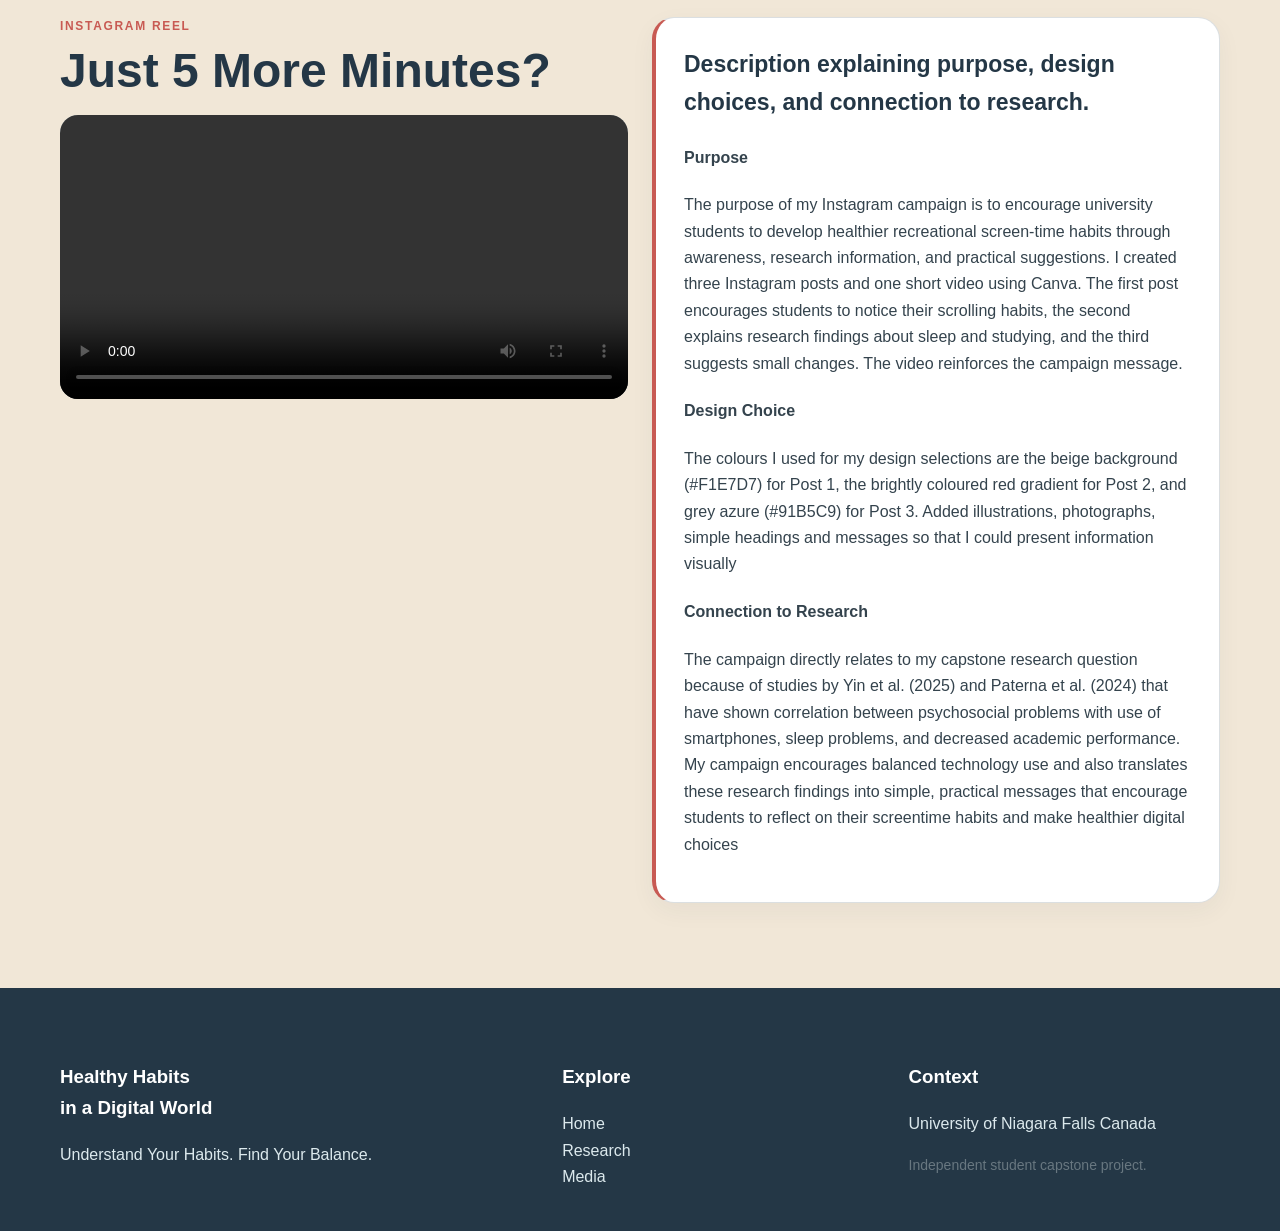
==== commit e782a3cf: "Update campaign.html" ====
--- a/campaign.html
+++ b/campaign.html
@@ -36,8 +36,7 @@
       <div class="eyebrow">Deliverable 01 · Social media campaign</div>
       <h1>Meet students where habits happen.</h1>
       <p>
-        Replace the following placeholders with your final three campaign posts
-        and Instagram Reel.
+        Social Media Campaign
       </p>
     </div>
   </section>
